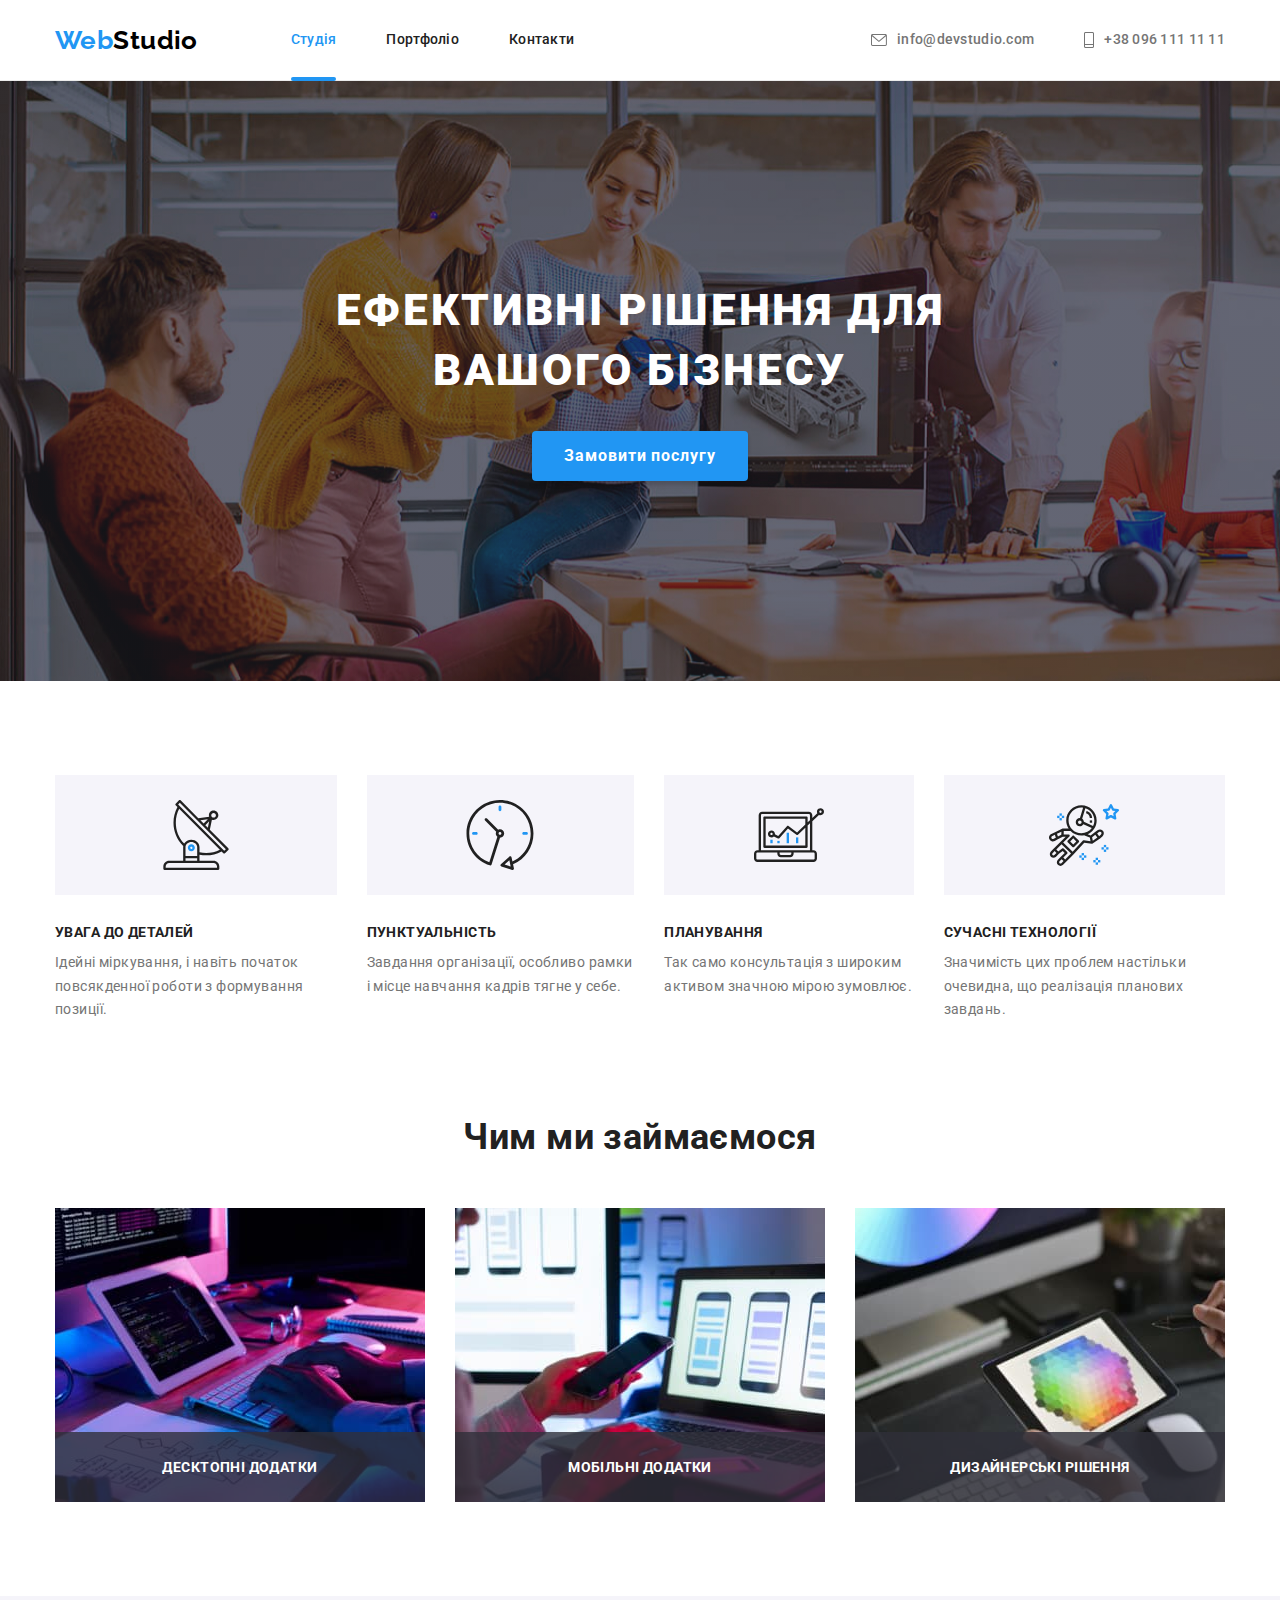
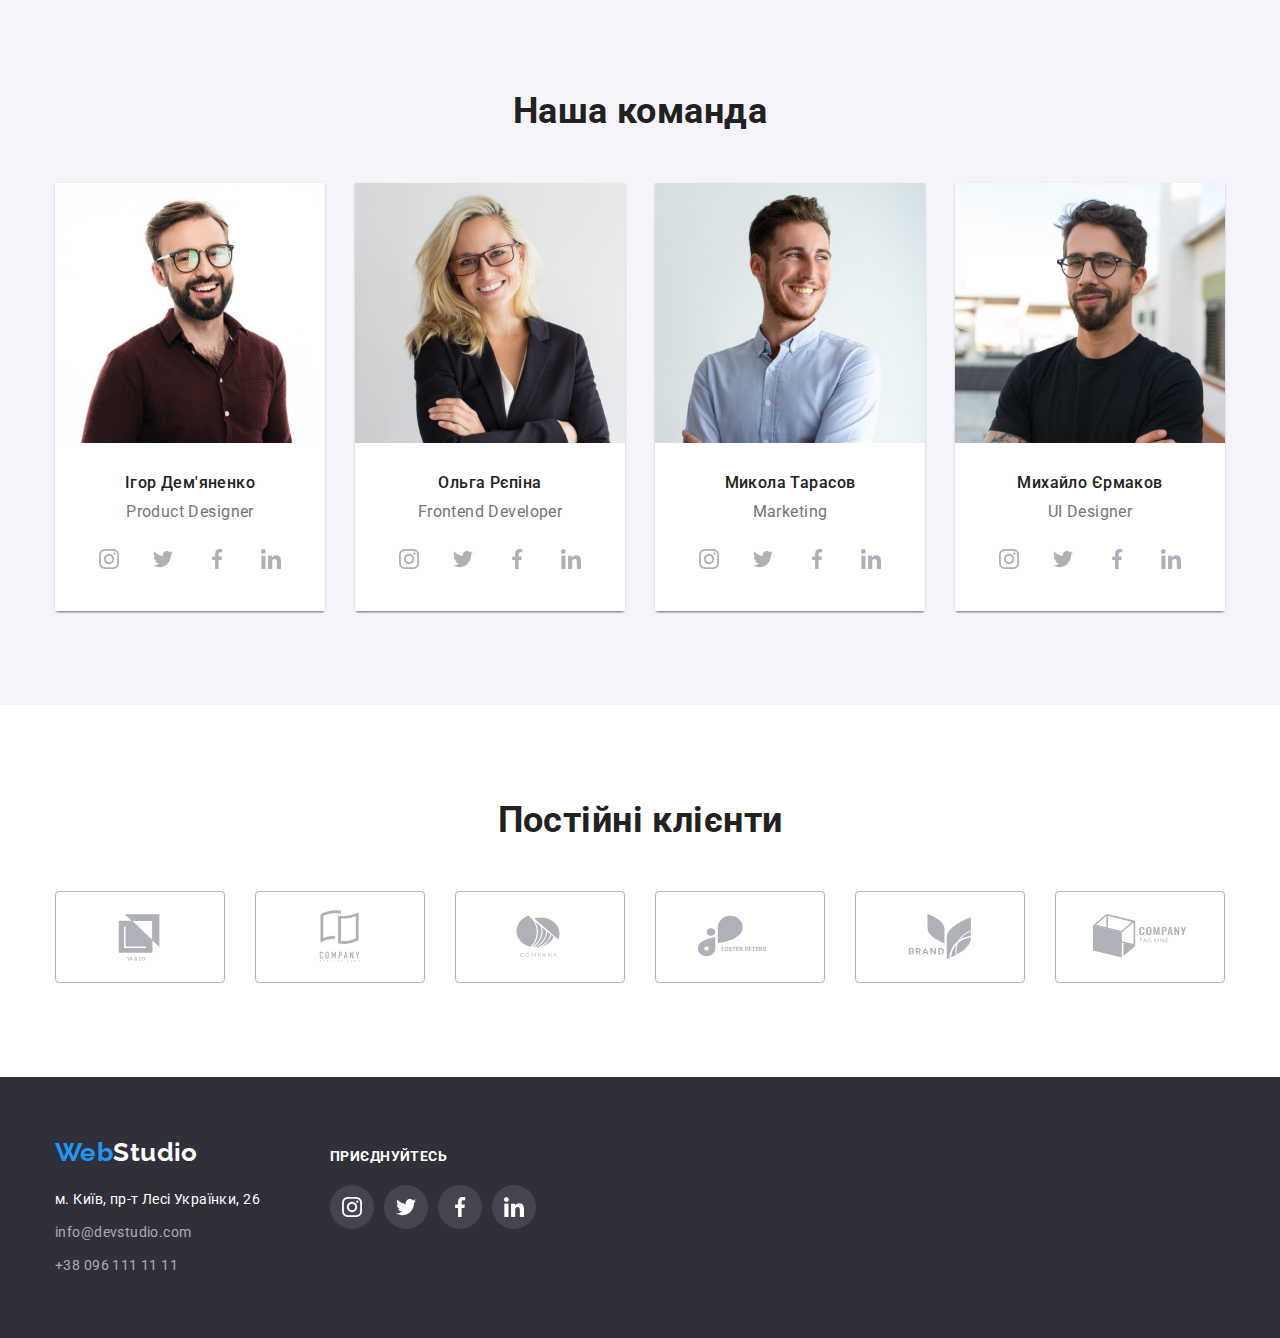
==== index.html @ 8747063b "Clone from hw05" ====
<!DOCTYPE html>
<html lang="en">
  <head>
    <meta charset="UTF-8" />
    <meta name="viewport" content="width=device-width, initial-scale=1.0" />
    <title>Студія</title>
    <link rel="preconnect" href="https://fonts.googleapis.com" />
    <link rel="preconnect" href="https://fonts.gstatic.com" crossorigin />
    <link
      href="https://fonts.googleapis.com/css2?family=Raleway:wght@700&family=Roboto:wght@400;500;700;900&display=swap"
      rel="stylesheet"
    />
    <link
      rel="stylesheet"
      href="https://cdn.jsdelivr.net/npm/modern-normalize@1.1.0/modern-normalize.min.css"
    />
    <link rel="stylesheet" href="./css/styles.css" />
  </head>
  <body>
    <header class="page-header">
      <div class="container page-header-container">
        <nav class="page-navigation">
          <a href="#webstudio" class="webstudio link"
            ><span class="weblogo">Web</span><span class="studiologoblack">Studio</span></a
          >
          <ul class="menu list">
            <li class="menu-item">
              <a href="./index.html" class="menu-link link current">Студія</a>
            </li>
            <li class="menu-item">
              <a href="./portfolio.html" class="menu-link link">Портфоліо</a>
            </li>
            <li class="menu-item">
              <a href="#contacts" class="menu-link link">Контакти</a>
            </li>
          </ul>
        </nav>
        <ul class="page-contacts list">
          <li class="page-contacts-item">
            <a href="mailto:info@devstudio.com" class="contacts-link link">
              <svg aria-label="Mail" class="contact-img" width="16" height="12">
                <use href="./images/icons.svg#icon-mail"></use>
              </svg>
              <span>info@devstudio.com</span></a
            >
          </li>
          <li class="page-contacts-item">
            <a href="tel:+380961111111" class="contacts-link link">
              <svg aria-label="Smartphone" class="contact-img" width="10" height="16">
                <use href="./images/icons.svg#icon-smartphone"></use>
              </svg>
              <span>+38 096 111 11 11</span>
            </a>
          </li>
        </ul>
      </div>
    </header>
    <main>
      <section class="feature">
        <div class="container">
          <h1 class="feature-header">Ефективні рішення для вашого бізнесу</h1>
          <button class="modal-open-btn buttoncursor" type="button" data-modal-open>
            Замовити послугу
          </button>
        </div>
      </section>
      <section class="section-characteristic">
        <div class="container">
          <h2 class="visually-hidden">Особливості</h2>
          <ul class="characteristic-list list">
            <li class="characteristic-item">
              <div class="characteristic-item-container">
                <svg aria-label="Antenna" class="characteristic-img" width="70" height="70">
                  <use href="./images/icons.svg#icon-antenna"></use>
                </svg>
              </div>
              <h3 class="characteristic-name">Увага до деталей</h3>
              <p class="characteristic-description">
                Ідейні міркування, і навіть початок повсякденної роботи з формування позиції.
              </p>
            </li>
            <li class="characteristic-item">
              <div class="characteristic-item-container">
                <svg aria-label="Clock" class="characteristic-img" width="70" height="70">
                  <use href="./images/icons.svg#icon-clock"></use>
                </svg>
              </div>
              <h3 class="characteristic-name">Пунктуальність</h3>
              <p class="characteristic-description">
                Завдання організації, особливо рамки і місце навчання кадрів тягне у себе.
              </p>
            </li>
            <li class="characteristic-item">
              <div class="characteristic-item-container">
                <svg aria-label="Diagram" class="characteristic-img" width="70" height="70">
                  <use href="./images/icons.svg#icon-diagram"></use>
                </svg>
              </div>
              <h3 class="characteristic-name">Планування</h3>
              <p class="characteristic-description">
                Так само консультація з широким активом значною мірою зумовлює.
              </p>
            </li>
            <li class="characteristic-item">
              <div class="characteristic-item-container">
                <svg aria-label="Astronaut" class="characteristic-img" width="70" height="70">
                  <use href="./images/icons.svg#icon-astronaut"></use>
                </svg>
              </div>
              <h3 class="characteristic-name">Сучасні технології</h3>
              <p class="characteristic-description">
                Значимість цих проблем настільки очевидна, що реалізація планових завдань.
              </p>
            </li>
          </ul>
        </div>
      </section>
      <section class="what-we-do section">
        <div class="container">
          <h2 class="name-header">Чим ми займаємося</h2>
          <ul class="work-photo-list list">
            <li class="work-photo-item">
              <div class="what-we-do-container">
                <img
                  src="./images/box-1.jpg"
                  alt="Work on PC"
                  width="370"
                  height="294"
                  class="work-photo"
                />
                <p class="what-we-do-overlay">Десктопні додатки</p>
              </div>
            </li>
            <li class="work-photo-item">
              <div class="what-we-do-container">
                <img
                  src="./images/box-2.jpg"
                  alt="Work on notebook"
                  width="370"
                  height="294"
                  class="work-photo"
                />
                <p class="what-we-do-overlay">Мобільні додатки</p>
              </div>
            </li>
            <li class="work-photo-item">
              <div class="what-we-do-container">
                <img
                  src="./images/box-3.jpg"
                  alt="Work on GP"
                  width="370"
                  height="294"
                  class="work-photo"
                />
                <p class="what-we-do-overlay">Дизайнерські рішення</p>
              </div>
            </li>
          </ul>
        </div>
      </section>
      <section class="our-team section">
        <div class="container">
          <h2 class="name-header">Наша команда</h2>
          <ul class="workers-list list">
            <li class="workers-list-item">
              <img
                src="./images/photo-1.jpg"
                alt="IgorPhoto"
                width="270"
                height="260"
                class="workers-photo"
              />
              <div class="workers-container">
                <h3 class="workers-name">Ігор Дем'яненко</h3>
                <p class="workers-job">Product Designer</p>
                <ul class="social-list list">
                  <li class="social-list-item">
                    <a href="" class="social-list-link">
                      <svg aria-label="Social" class="social-list-icon" width="20" height="20">
                        <use href="./images/icons.svg#icon-instagram"></use>
                      </svg>
                    </a>
                  </li>
                  <li class="social-list-item">
                    <a href="" class="social-list-link">
                      <svg aria-label="Social" class="social-list-icon" width="20" height="20">
                        <use href="./images/icons.svg#icon-twitter"></use>
                      </svg>
                    </a>
                  </li>
                  <li class="social-list-item">
                    <a href="" class="social-list-link">
                      <svg aria-label="Social" class="social-list-icon" width="20" height="20">
                        <use href="./images/icons.svg#icon-facebook"></use>
                      </svg>
                    </a>
                  </li>
                  <li class="social-list-item">
                    <a href="" class="social-list-link">
                      <svg aria-label="Social" class="social-list-icon" width="20" height="20">
                        <use href="./images/icons.svg#icon-linkedin"></use>
                      </svg>
                    </a>
                  </li>
                </ul>
              </div>
            </li>
            <li class="workers-list-item">
              <img
                src="./images/photo-2.jpg"
                alt="OlgaPhoto"
                width="270"
                height="260"
                class="workers-photo"
              />
              <div class="workers-container">
                <h3 class="workers-name">Ольга Рєпіна</h3>
                <p class="workers-job">Frontend Developer</p>
                <ul class="social-list list">
                  <li class="social-list-item">
                    <a href="#" class="social-list-link">
                      <svg aria-label="Social" class="social-list-icon" width="20" height="20">
                        <use href="./images/icons.svg#icon-instagram"></use>
                      </svg>
                    </a>
                  </li>
                  <li class="social-list-item">
                    <a href="#" class="social-list-link">
                      <svg aria-label="Social" class="social-list-icon" width="20" height="20">
                        <use href="./images/icons.svg#icon-twitter"></use>
                      </svg>
                    </a>
                  </li>
                  <li class="social-list-item">
                    <a href="#" class="social-list-link">
                      <svg aria-label="Social" class="social-list-icon" width="20" height="20">
                        <use href="./images/icons.svg#icon-facebook"></use>
                      </svg>
                    </a>
                  </li>
                  <li class="social-list-item">
                    <a href="#" class="social-list-link">
                      <svg aria-label="Social" class="social-list-icon" width="20" height="20">
                        <use href="./images/icons.svg#icon-linkedin"></use>
                      </svg>
                    </a>
                  </li>
                </ul>
              </div>
            </li>
            <li class="workers-list-item">
              <img
                src="./images/photo-3.jpg"
                alt="MykolaPhoto"
                width="270"
                height="260"
                class="workers-photo"
              />
              <div class="workers-container">
                <h3 class="workers-name">Микола Тарасов</h3>
                <p class="workers-job">Marketing</p>
                <ul class="social-list list">
                  <li class="social-list-item">
                    <a href="#" class="social-list-link">
                      <svg aria-label="Social" class="social-list-icon" width="20" height="20">
                        <use href="./images/icons.svg#icon-instagram"></use>
                      </svg>
                    </a>
                  </li>
                  <li class="social-list-item">
                    <a href="#" class="social-list-link">
                      <svg aria-label="Social" class="social-list-icon" width="20" height="20">
                        <use href="./images/icons.svg#icon-twitter"></use>
                      </svg>
                    </a>
                  </li>
                  <li class="social-list-item">
                    <a href="#" class="social-list-link">
                      <svg aria-label="Social" class="social-list-icon" width="20" height="20">
                        <use href="./images/icons.svg#icon-facebook"></use>
                      </svg>
                    </a>
                  </li>
                  <li class="social-list-item">
                    <a href="#" class="social-list-link">
                      <svg aria-label="Social" class="social-list-icon" width="20" height="20">
                        <use href="./images/icons.svg#icon-linkedin"></use>
                      </svg>
                    </a>
                  </li>
                </ul>
              </div>
            </li>
            <li class="workers-list-item">
              <img
                src="./images/photo-4.jpg"
                alt="Mykhaylo"
                width="270"
                height="260"
                class="workers-photo"
              />
              <div class="workers-container">
                <h3 class="workers-name">Михайло Єрмаков</h3>
                <p class="workers-job">UI Designer</p>
                <ul class="social-list list">
                  <li class="social-list-item">
                    <a href="#" class="social-list-link">
                      <svg aria-label="Social" class="social-list-icon" width="20" height="20">
                        <use href="./images/icons.svg#icon-instagram"></use>
                      </svg>
                    </a>
                  </li>
                  <li class="social-list-item">
                    <a href="#" class="social-list-link">
                      <svg aria-label="Social" class="social-list-icon" width="20" height="20">
                        <use href="./images/icons.svg#icon-twitter"></use>
                      </svg>
                    </a>
                  </li>
                  <li class="social-list-item">
                    <a href="#" class="social-list-link">
                      <svg aria-label="Social" class="social-list-icon" width="20" height="20">
                        <use href="./images/icons.svg#icon-facebook"></use>
                      </svg>
                    </a>
                  </li>
                  <li class="social-list-item">
                    <a href="#" class="social-list-link">
                      <svg aria-label="Social" class="social-list-icon" width="20" height="20">
                        <use href="./images/icons.svg#icon-linkedin"></use>
                      </svg>
                    </a>
                  </li>
                </ul>
              </div>
            </li>
          </ul>
        </div>
      </section>
      <section class="clients-section section">
        <div class="container">
          <h2 class="name-header">Постійні клієнти</h2>
          <ul class="clients-list list">
            <li class="clients-list-item">
              <a href="#" class="clients-link">
                <svg aria-label="Client icon" class="clients-icon" width="106" height="60">
                  <use href="./images/icons.svg#icon-logo1"></use>
                </svg>
              </a>
            </li>
            <li class="clients-list-item">
              <a href="#" class="clients-link">
                <svg aria-label="Client icon" class="clients-icon" width="106" height="60">
                  <use href="./images/icons.svg#icon-logo2"></use>
                </svg>
              </a>
            </li>
            <li class="clients-list-item">
              <a href="#" class="clients-link">
                <svg aria-label="Client icon" class="clients-icon" width="106" height="60">
                  <use href="./images/icons.svg#icon-logo3"></use>
                </svg>
              </a>
            </li>
            <li class="clients-list-item">
              <a href="#" class="clients-link">
                <svg aria-label="Client icon" class="clients-icon" width="106" height="60">
                  <use href="./images/icons.svg#icon-logo4"></use>
                </svg>
              </a>
            </li>
            <li class="clients-list-item">
              <a href="#" class="clients-link">
                <svg aria-label="Client icon" class="clients-icon" width="106" height="60">
                  <use href="./images/icons.svg#icon-logo5"></use>
                </svg>
              </a>
            </li>
            <li class="clients-list-item">
              <a href="#" class="clients-link">
                <svg aria-label="Client icon" class="clients-icon" width="106" height="60">
                  <use href="./images/icons.svg#icon-logo6"></use>
                </svg>
              </a>
            </li>
          </ul>
        </div>
      </section>
    </main>
    <footer class="page-footer">
      <div class="footer-container container">
        <div class="footer-first-column">
          <a href="#webstudio" class="webstudio-footer link"
            ><span class="weblogo">Web</span><span class="studiologowhite">Studio</span></a
          >
          <address class="address-footer">
            <ul class="address-list list">
              <li class="address-list-item">
                <a
                  href="https://goo.gl/maps/CPtrU1FHBa2aNyZL9"
                  target="_blank"
                  rel="noopener noreferrer nofollow"
                  class="address link"
                  >м. Київ, пр-т Лесі Українки, 26
                </a>
              </li>
              <li class="address-list-item">
                <a href="mailto:info@devstudio.com" class="footer-contacts link"
                  >info@devstudio.com</a
                >
              </li>
              <li class="address-list-item">
                <a href="tel:+380961111111" class="footer-contacts link">+38 096 111 11 11</a>
              </li>
            </ul>
          </address>
        </div>
        <div class="footer-second-column">
          <p class="header-join">Приєднуйтесь</p>
          <ul class="social-list list">
            <li class="social-list-item">
              <a href="#" class="social-footer-link">
                <svg aria-label="Social" class="social-footer-icon" width="20" height="20">
                  <use href="./images/icons.svg#icon-instagram"></use>
                </svg>
              </a>
            </li>
            <li class="social-list-item">
              <a href="#" class="social-footer-link">
                <svg aria-label="Social" class="social-footer-icon" width="20" height="20">
                  <use href="./images/icons.svg#icon-twitter"></use>
                </svg>
              </a>
            </li>
            <li class="social-list-item">
              <a href="#" class="social-footer-link">
                <svg aria-label="Social" class="social-footer-icon" width="20" height="20">
                  <use href="./images/icons.svg#icon-facebook"></use>
                </svg>
              </a>
            </li>
            <li class="social-list-item">
              <a href="#" class="social-footer-link">
                <svg aria-label="Social" class="social-footer-icon" width="20" height="20">
                  <use href="./images/icons.svg#icon-linkedin"></use>
                </svg>
              </a>
            </li>
          </ul>
        </div>
      </div>
    </footer>
    <div class="backdrop is-hidden" data-modal>
      <div class="modal">
        <button type="button" class="modal-close-btn" data-modal-close>
          <svg class="modal-close-icon" width="18" height="18">
            <use href="./images/icons.svg#icon-close"></use>
          </svg>
        </button>
      </div>
    </div>
    <script src="./js/modal.js"></script>
  </body>
</html>
---- css/styles.css ----
:root {
    --primary-font: 'Roboto', sans-serif;
    --logo-font: 'Raleway', sans-serif;
    --primary-bg-color: #FFFFFF;
    --secondary-bg-color: #F5F4FA;
    --dark-bg-color: #2F303A;
    --primary-text-color: #212121;
    --primary-contact-color: #757575;
    --primary-accent-color: #2196F3;
    --secondary-accent-color: #188CE8;
    --primary-black: #000000;
    --transition-dur-and-func: 250ms cubic-bezier(0.4, 0, 0.2, 1);
}

h1, h2, h3, h4, h5, h6, p {
    margin-top: 0;
    margin-bottom: 0;
}

ol, ul {
    margin-top: 0;
    margin-bottom: 0;
    padding-left: 0;
}

img {
    display: block;
    max-width: 100%;
    height: auto;
}

.link {
    color: var(--primary-text-color);
    text-decoration: none;
    cursor: pointer;
    transition: color var(--transition-dur-and-func);
}

.list{
    list-style: none;
}

.buttoncursor {
    cursor: pointer;
}

.visually-hidden {
    position: absolute;
    white-space: nowrap;
    width: 1px;
    height: 1px;
    overflow: hidden;
    border: 0;
    padding: 0;
    clip: rect(0 0 0 0);
    clip-path: inset(50%);
    margin: -1px;
}

body {
    font-family: var(--primary-font);
    background: var(--primary-bg-color);
    color: var(--primary-text-color);
    font-size: 14px;
    letter-spacing: 0.03em;
}

.container {
    width: 1200px;
    margin-left: auto;
    margin-right: auto;
    padding-left: 15px;
    padding-right: 15px;
}

.section {
    padding-top: 94px;
    padding-bottom: 94px;
}

/*-------------- HEADER --------------*/
.page-header {
    border-bottom: 1px solid #ECECEC;
}

.page-header-container {
    display: flex;
    align-items: center;
}

.page-navigation {
    display: flex;
    align-items: center;
}

.webstudio {
    margin-right: 93px;
}

.menu {
    display: flex;
    column-gap: 50px;
}

.page-contacts {
    display: flex;
    column-gap: 50px;
    margin-left: auto;
}

.weblogo {
    font-family: 'Raleway';
    font-weight: 700;
    font-size: 26px;
    line-height: 1.19;  
    color: var(--primary-accent-color);
}

.studiologoblack {
    font-family: 'Raleway';
    font-weight: 700;
    font-size: 26px;
    line-height: 1.19;
    color: var(--primary-black);
}

.menu-link {
    position: relative;

    display: block;
    padding-top: 32px;
    padding-bottom: 32px;

    font-weight: 500;
    line-height: 1.14;
    letter-spacing: 0.02em;
    color: var(--primary-text-color);
}

.contacts-link {
    display: flex;
    align-items: center;
    font-weight: 500;
    line-height: 1.14;
    letter-spacing: 0.02em;
    color: var(--primary-contact-color);
}

.contact-img {
    margin-right: 10px;
    fill: var(--primary-contact-color);
}

.link.current::after {
    content: "";
    display: block;
    position: absolute;
    left: 0;
    bottom: -1px;
    width: 100%;
    height: 4px;
    border-radius: 2px;
    background-color: var(--primary-accent-color);
}

.menu-link:hover,
.menu-link:focus,
.contacts-link:hover,
.contacts-link:focus {
    color: var(--primary-accent-color);
}

.contacts-link:hover .contact-img,
.contacts-link:focus .contact-img{
    fill: var(--primary-accent-color);
    transition: fill var(--transition-dur-and-func);
}

.current {
    color: var(--primary-accent-color);
}

/*-------------- /HEADER --------------*/

/*-------------- FOOTER --------------*/

.footer-container {
    display: flex;
    align-items: baseline;
}

.footer-second-column {
    margin-left: 70px;
}

.page-footer {
    background-color: var(--dark-bg-color);
    padding-top: 60px;
    padding-bottom: 60px;
}

.webstudio-footer {
    display: block;
    margin-right: auto;
    margin-bottom: 20px;
}

.studiologowhite {
    font-family: 'Raleway';
    font-weight: 700;
    font-size: 26px;
    line-height: 1.19;
    color: var(--primary-bg-color);
}

.address-footer {
    font-style: normal;
    line-height: 1.71;
    margin-right: auto;
}

.address-list-item:not(:last-child) {
    margin-bottom: 9px;
}

.address {
    color: var(--primary-bg-color);
}

.footer-contacts {
    color: rgba(255, 255, 255, 0.6);
}

.address:hover,
.address:focus,
.footer-contacts:hover,
.footer-contacts:focus {
    color: var(--primary-accent-color);
}

.header-join {
    font-size: 14px;
    font-weight: 700;
    line-height: 1.14;
    text-transform: uppercase;
    color: var(--primary-bg-color);
    margin-bottom: 20px;
}

.social-footer-link {
    background-color: rgba(255, 255, 255, 0.1);
    display: flex;
    justify-content: center;
    align-items: center;
    width: 44px;
    height: 44px;
    border-radius: 50%;
    transition: color var(--transition-dur-and-func);
}

.social-footer-link:hover,
.social-footer-link:focus{
    background-color: var(--primary-accent-color);
    transition: background-color var(--transition-dur-and-func);
}

.social-footer-icon {
    fill: var(--primary-bg-color);
}

/*-------------- /FOOTER --------------*/

/*-------------- FEATURE --------------*/

.feature {
    max-width: 1600px;
    margin: 0 auto;
    background-color: var(--dark-bg-color);
    text-align: center;
    background-image: linear-gradient(rgba(47, 48, 58, 0.4), rgba(47, 48, 58, 0.4)), url('../images/feature.jpg');
    padding: 200px 0;
}

.feature-header {
    font-weight: 900;
    font-size: 44px;
    line-height: 1.36;
    text-align: center;
    letter-spacing: 0.06em;
    text-transform: uppercase;
    color: var(--primary-bg-color);
    width: 696px;
    margin-bottom: 30px;
    margin-left: auto;
    margin-right: auto;
}

.modal-open-btn {
    background: var(--primary-accent-color);
    box-shadow: 0px 4px 4px rgba(0, 0, 0, 0.15);
    border-radius: 4px;
    border: 0;
    font-weight: 700;
    font-size: 16px;
    line-height: 1.88;
    display: inline-block;
    letter-spacing: 0.06em;
    color: var(--primary-bg-color);
    width: 216px;
    height: 50px;
    transition: background-color var(--transition-dur-and-func),
        box-shadow var(--transition-dur-and-func);
}

.modal-open-btn:hover,
.modal-open-btn:focus {
    background: var(--secondary-accent-color);
}

/*-------------- /FEATURE --------------*/

/*-------------- CHARACTERISTIC --------------*/

.section-characteristic {
    padding-top: 94px;
}

.characteristic-list {
    display: flex;
    column-gap: 30px;
}

.characteristic-item {
    flex-basis: calc((100%-90px)/4)
}

.characteristic-item-container {
    display: flex;
    justify-content: center;
    align-items: center;
    margin-bottom: 30px;
    height: 120px;
    background-color: #F5F4FA;
}

.characteristic-name {
    font-size: 14px;
    font-weight: 700;
    line-height: 1.14;
    text-transform: uppercase;
    margin-bottom: 10px;
}

.characteristic-description {
    line-height: 1.71;
    color: var(--primary-contact-color);
}

/*-------------- /CHARACTERISTIC --------------*/

/*-------------- WHAT WE DO --------------*/

.work-photo-list {
    display: flex;
    column-gap: 30px;
}

.what-we-do-container {
    position: relative;
}

.what-we-do-overlay {
    position: absolute;
    display: flex;
    left: 0;
    bottom: 0;
    width: 100%;
    height: 70px;
    align-items: center;
    justify-content: center;

    font-family: var(--primary-font);
    font-weight: 700;
    font-size: 14px;
    line-height: 1.14;
    letter-spacing: 0.03em;
    text-transform: uppercase;
    color: var(--primary-bg-color);
    background-color: rgba(47, 48, 58, 0.8);
}

.work-photo-item {
    flex-basis: calc((100%-60px)/3)
}

.name-header {
    font-weight: 700;
    font-size: 36px;
    line-height: 1.17;
    text-align: center;
    margin-bottom: 50px;
}

/*-------------- /WHAT WE DO --------------*/

/*-------------- OUR TEAM --------------*/

.our-team {
    background: var(--secondary-bg-color);
}

.workers-list {
    display: flex;
    column-gap: 30px;
}

.workers-list-item {
    box-shadow: 0px 1px 3px rgba(0, 0, 0, 0.12), 0px 1px 1px rgba(0, 0, 0, 0.14), 0px 2px 1px rgba(0, 0, 0, 0.2);
    border-radius: 0px 0px 4px 4px;
    flex-basis: calc((100% - 90px)/ 4)
}

.workers-container {
    padding-top: 30px;
    padding-bottom: 30px;
    background: var(--primary-bg-color);
}

.workers-name {
    font-weight: 500;
    font-size: 16px;
    line-height: 1.19;
    text-align: center;
    margin-bottom: 10px;
}

.workers-job {
    font-size: 16px;
    line-height: 1.19;
    text-align: center;
    color: var(--primary-contact-color);
    margin-bottom: 16px;
}

.social-list {
    display: flex;
    justify-content: center;
    column-gap: 10px;
}

.social-list-link {
    display: flex;
    justify-content: center;
    align-items: center;
    width: 44px;
    height: 44px;
    border-radius: 50%;
    color: #AFB1B8;
    background-color: var(--primary-bg-color);
    transition: background-color var(--transition-dur-and-func);
}

.social-list-icon {
    fill: currentColor;
    transition: fill var(--transition-dur-and-func);
}

.social-list-link:hover,
.social-list-link:focus {
    background-color: var(--primary-accent-color);
}

.social-list-link:hover .social-list-icon,
.social-list-link:focus .social-list-icon{
    fill: var(--primary-bg-color);
}

.social-list-icon {
    fill: #AFB1B8;
}

/*-------------- /OUR TEAM --------------*/

/*-------------- CLIENTS --------------*/

.clients-list {
    display: flex;
    column-gap: 30px;
    justify-content: center;
    align-items: center;
}

.clients-list-item {
    display: flex;
    justify-content: center;
    align-items: center;
    width: 170px;
    height: 92px;
    border: 1px solid #AFB1B8 ;
    border-radius: 4px;
    transition: border-color var(--transition-dur-and-func);
}

.clients-link {
    display: flex;
    justify-content: center;
    align-items: center;
    width: 100%;
    height: 100%;
    color: #AFB1B8;
    fill: currentColor;
    transition: fill var(--transition-dur-and-func);
}

.clients-link:hover,
.clients-link:focus{
    fill: var(--primary-accent-color);
}

.clients-list-item:hover,
.clients-list-item:focus {
    border-color: var(--primary-accent-color);
}

/*-------------- /CLIENTS --------------*/

/*-------------- PORTFOLIO PROJECTS --------------*/

.buttons-list {
    display: flex;
    column-gap: 8px;
    justify-content: center;
    margin-bottom: 50px;
}

.portfolio-buttons {
    background: var(--secondary-bg-color);
    border-radius: 4px;
    border: 0;
    font-weight: 500;
    font-size: 16px;
    line-height: 1.63;
    text-align: center;
    padding: 6px 22px;

    transition: color var(--transition-dur-and-func),
    background-color var(--transition-dur-and-func),
    box-shadow var(--transition-dur-and-func);
}

.portfolio-buttons-all {
    padding: 6px 25px;
}

.portfolio-buttons:hover,
.portfolio-buttons:focus {
    background: var(--primary-accent-color);
    color: var(--primary-bg-color);
    box-shadow: 0px 3px 1px rgba(0, 0, 0, 0.1), 0px 1px 2px rgba(0, 0, 0, 0.08), 0px 2px 2px rgba(0, 0, 0, 0.12);
}

.portfolio-projects-link {
    display: block;
    width: 370px;
    transition: box-shadow var(--transition-dur-and-func);
}

.page-portfolio-projects {
    padding-top: 94px;
    padding-bottom: 94px;
}

.portfolio-projects {
    display: flex;
    flex-wrap: wrap;
    gap: 30px;
}

.portfolio-projects-item {
    flex-basis: calc((1110px)/3);
}

.portfolio-projects-link:hover {
    box-shadow: 0px 1px 1px rgba(0, 0, 0, 0.12), 0px 4px 4px rgba(0, 0, 0, 0.06), 1px 4px 6px rgba(0, 0, 0, 0.16);
}

.portfolio-projects-container{
    padding: 20px 24px;
    border: 1px solid #EEEEEE;
    border-top: 0;
}

.portfolio-projects-name {
    font-weight: 700;
    font-size: 18px;
    line-height: 2;
    letter-spacing: 0.06em;
    margin-bottom: 4px;
}

.portfolio-projects-description {
    font-size: 16px;
    line-height: 1.88;
    color: var(--primary-contact-color);
}

.portfolio-image-wrapper {
    position: relative;
    overflow: hidden;
}

.overlay {
    position: absolute;
    top: 0;
    left: 0;
    width: 100%;
    height: 100%;
    padding: 63px 24px;
    overflow: auto;

    font-family: var(--primary-font);
    font-weight: 400;
    font-size: 18px;
    line-height: 1.55;
    letter-spacing: 0.03em;
    color: var(--primary-bg-color);
    background-color: rgba(33, 150, 243, 0.9);

    transform: translateY(101%);
    transition: transform var(--transition-dur-and-func);
}

.portfolio-projects-link:hover .overlay,
.portfolio-projects-link:focus .overlay {
    transform: translateY(0%);
}

/*-------------- /PORTFOLIO PROJECTS --------------*/

/*-------------- MODAL --------------*/

.backdrop {
    position: fixed;
    top: 0;
    left: 0;
    z-index: 100%;
    width: 100%;
    height: 100%;
    background-color: rgba(0, 0, 0, 0.2);

    transition: opacity var(--transition-dur-and-func), visibility var(--transition-dur-and-func);
}

.backdrop.is-hidden {
    visibility: hidden;
    opacity: 0;
    pointer-events: none;
}

.modal {
    position: absolute;
    top: 50%;
    left: 50%;
    transform: translate(-50%, -50%);
    width: 528px;
    height: 581px;
    background-color: var(--primary-bg-color);
}

.modal-close-btn {
    position: absolute;
    top: 8px;
    right: 8px;
    display: flex;
    align-items: center;
    justify-content: center;
    width: 30px;
    height: 30px;
    border: 1px solid rgba(0, 0, 0, 0.1);
    background-color: var(--primary-bg-color);
    border-radius: 50%;
    padding: 0;
    cursor: pointer;
}

/*-------------- /MODAL --------------*/
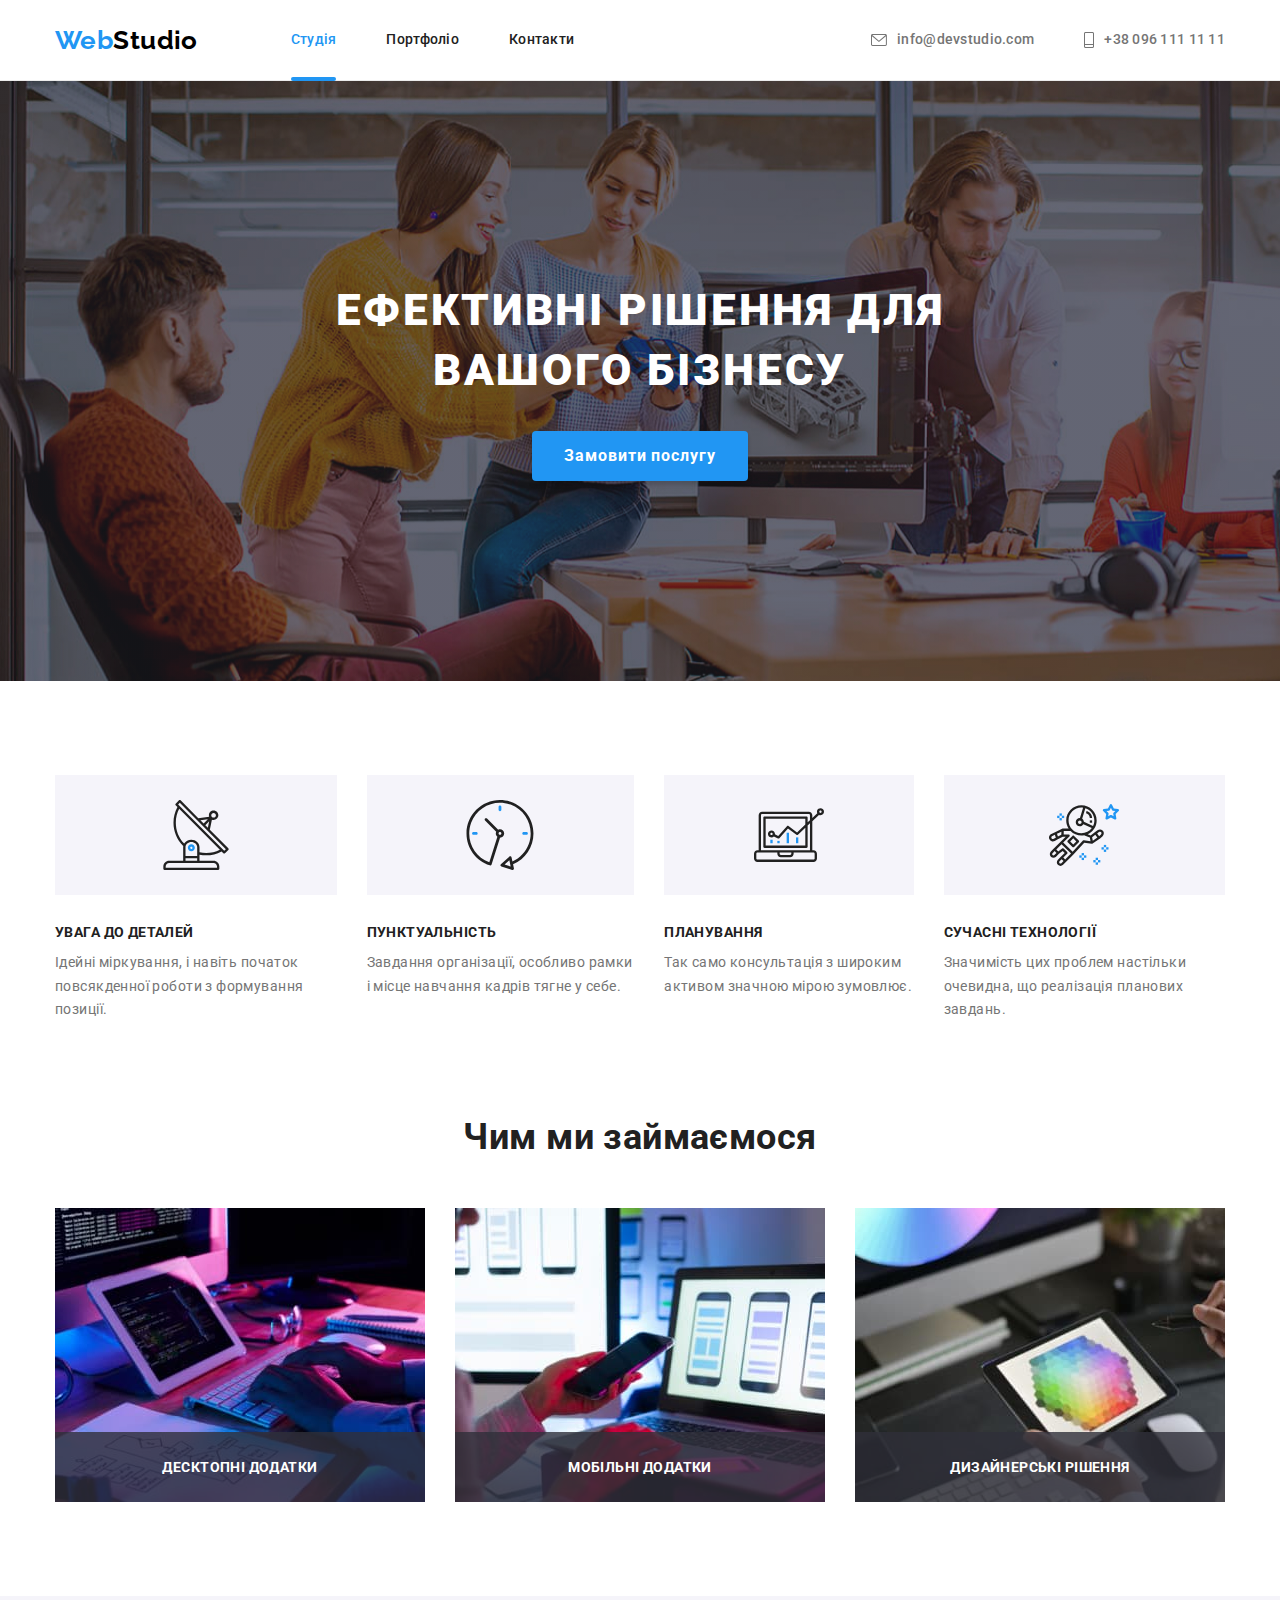
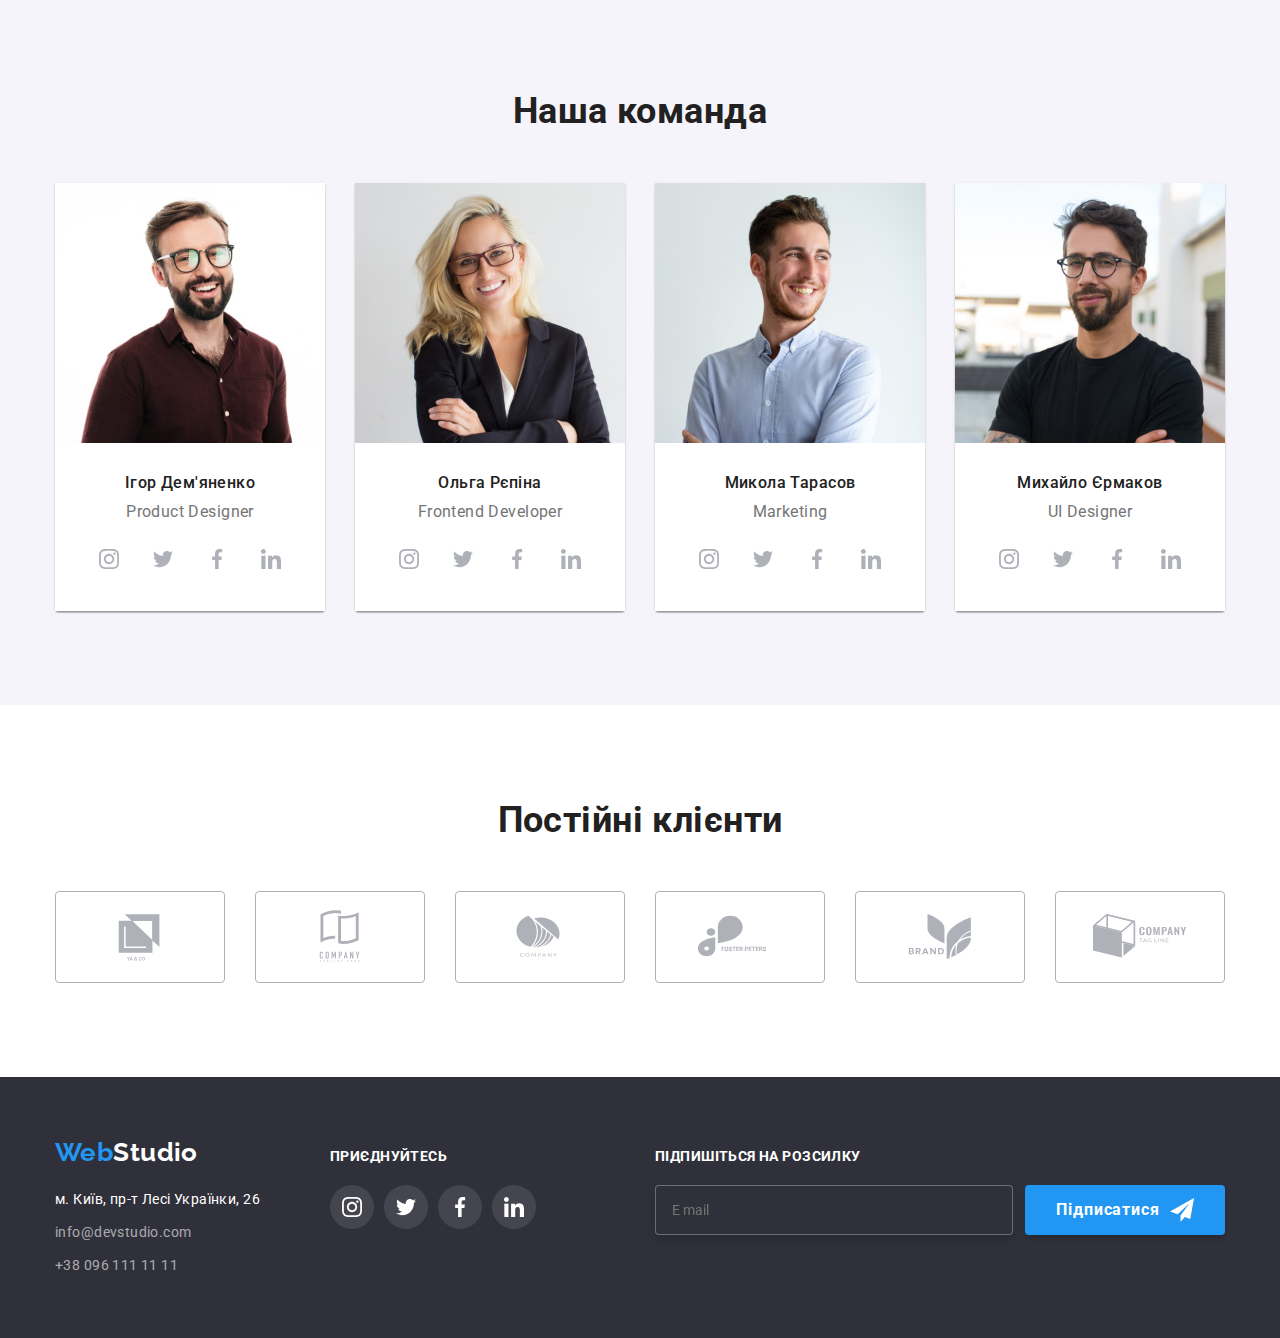
==== commit 57e593da: "Update footer" ====
--- a/index.html
+++ b/index.html
@@ -448,6 +448,26 @@
             </li>
           </ul>
         </div>
+        <form class="footer-form">
+          <p class="footer-form-text">Підпишіться на розсилку</p>
+          <div class="footer-form-container">
+            <label class="footer-form-field">
+              <input
+                name="email"
+                type="email"
+                placeholder="E mail"
+                required
+                class="footer-form-input"
+              />
+            </label>
+            <button type="submit" class="footer-form-button">
+              Підписатися
+              <svg class="footer-form-icon" width="24" height="24">
+                <use href="./images/icons.svg#icon-send"></use>
+              </svg>
+            </button>
+          </div>
+        </form>
       </div>
     </footer>
     <div class="backdrop is-hidden" data-modal>
@@ -457,6 +477,64 @@
             <use href="./images/icons.svg#icon-close"></use>
           </svg>
         </button>
+        <form class="modal-form">
+          <p class="modal-form-title">Залиште свої дані, ми вам передзвонимо</p>
+          <label class="modal-form-field">
+            Ім'я
+            <span class="form-field-wrapper">
+              <input
+                type="text"
+                name="user_name"
+                pattern="[a-zA-Zа-яА-яІіЇї]+"
+                minlenght="3"
+                required
+                class="modal-form-input"
+              />
+              <svg class="modal-form-icon" width="18" height="18">
+                <use href="./images/icons.svg#icon-modal-person"></use>
+              </svg>
+            </span>
+          </label>
+          <label class="modal-form-field">
+            Телефон
+            <span class="form-field-wrapper">
+              <input type="tel" name="user_phone" required class="modal-form-input" />
+              <svg class="modal-form-icon" width="18" height="18">
+                <use href="./images/icons.svg#icon-modal-phone"></use>
+              </svg>
+            </span>
+          </label>
+          <label class="modal-form-field">
+            Пошта
+            <span class="form-field-wrapper">
+              <input type="email" name="user_email" required class="modal-form-input" />
+              <svg class="modal-form-icon" width="18" height="18">
+                <use href="./images/icons.svg#icon-modal-mail"></use>
+              </svg>
+            </span>
+          </label>
+          <label class="modal-form-field">
+            Коментар
+            <textarea
+              name="user_comment"
+              placeholder="Введіть текст"
+              class="modal-form-textarea"
+            ></textarea>
+          </label>
+          <label class="modal-form-check-field">
+            <input type="checkbox" name="user_policy" class="modal-form-check visually-hidden" />
+            <svg class="modal-form-check-own">
+              <use
+                href="./images/icons.svg#icon-modal-checkbox"
+                class="modal-form-check-icon"
+              ></use>
+            </svg>
+            Погоджуюся з розсилкою та приймаю &nbsp;<a class="form-policy-link" href="#"
+              >Умови договору</a
+            >
+          </label>
+          <button type="submit" class="modal-form-submit">Відправити</button>
+        </form>
       </div>
     </div>
     <script src="./js/modal.js"></script>
--- a/css/styles.css
+++ b/css/styles.css
@@ -268,6 +268,75 @@
     fill: var(--primary-bg-color);
 }
 
+.footer-form {
+    margin-left: auto;
+}
+
+.footer-form-text {
+    margin-bottom: 20px;
+    font-weight: 700;
+    font-size: 14px;
+    line-height: 1.14;
+    letter-spacing: 0.03em;
+    text-transform: uppercase;
+    color: var(--primary-bg-color);
+}
+
+.footer-form-container {
+    display: flex;
+    align-items: center;
+    justify-content: center;
+}
+
+.footer-form-field {
+    margin-right: 12px;
+}
+
+.footer-form-input {
+    height: 50px;
+    width: 358px;
+    padding-top: 15px;
+    padding-bottom: 15px;
+    padding-left: 16px;
+    background-color: var(--dark-bg-color);
+    border: 1px solid rgba(255,255,255,0.3);
+    filter: drop-shadow(0px 4px 4px rgba(0,0,0,0.15));
+    border-radius: 4px;
+    color: var(--primary-bg-color);
+}
+
+.footer-form-button {
+    display: inline-flex;
+    align-items: center;
+    justify-content: center;
+    min-width: 200px;
+    height: 50px;
+    padding: 10px 28px;
+    color: var(--primary-bg-color);
+    fill: currentColor;
+    background: var(--primary-accent-color);
+    box-shadow: 0px 4px 4px rgba(0,0,0, 0.15);
+    border-radius: 4px;
+    border: 0px solid transparent;
+
+    font-weight: 700;
+    font-size: 16px;
+    line-height: 1.88;
+    text-align: center;
+    letter-spacing: 0.06em;
+    transition: background-color var(--transition-dur-and-func);
+    cursor: pointer;
+}
+
+.footer-form-button:hover,
+.footer-form-button:focus {
+    background-color: #188CE8;
+}
+
+.footer-form-icon {
+    margin-left: 10px;
+}
+
 /*-------------- /FOOTER --------------*/
 
 /*-------------- FEATURE --------------*/
@@ -665,6 +734,10 @@
     width: 528px;
     height: 581px;
     background-color: var(--primary-bg-color);
+    box-shadow: 0px 1px 3px rgb(0 0 0 / 12%), 
+                0px 1px 1px rgb(0 0 0 / 14%), 
+                0px 2px 1px rgb(0 0 0 / 20%);
+    border-radius: 4px;
 }
 
 .modal-close-btn {
@@ -683,4 +756,166 @@
     cursor: pointer;
 }
 
+.modal-close-btn:hover {
+    fill: var(--primary-accent-color);
+}
+
+.modal-form {
+    display: flex;
+    flex-direction: column;
+    padding: 40px;
+}
+
+.modal-form-title {
+    margin-bottom: 12px;
+    font-weight: 700;
+    font-size: 20px;
+    line-height: 1.15;
+    text-align: center;
+    letter-spacing: 0.03em;
+
+    color: var(--primary-text-color);
+}
+
+.modal-form-field {
+    margin-bottom: 20px;
+    font-weight: 400;
+    font-size: 12px;
+    line-height: 1.17;
+    letter-spacing: 0.01em;
+    color: var(--primary-contact-color);
+}
+
+.form-field-wrapper {
+    position: relative;
+    display: block;
+    margin-top: 4px;
+}
+
+.modal-form-input {
+    width: 100%;
+    height: 40px;
+    padding-left: 42px;
+    font: inherit;
+    border: 1px solid rgba(33, 33, 33, 0.2);
+    border-radius: 4px;
+    transition: border-color var(--transition-dur-and-func);
+}
+
+.modal-form-icon {
+    position: absolute;
+    top: 50%;
+    left: 0;
+    transform: translateY(-50%);
+    margin-left: 12px;
+    transition: fill var(--transition-dur-and-func);
+}
+
+.modal-form-textarea {
+    display: block;
+    width: 100%;
+    height: 120px;
+    margin-top: 4px;
+    padding: 12px 16px;
+    resize: none;
+    border: 1px solid rgba(33, 33, 33, 0.2);
+    border-radius: 4px;
+    transition: border-color var(--transition-dur-and-func);
+}
+
+.modal-form-textarea::placeholder {
+    font-weight: 400;
+    font-size: 12px;
+    line-height: 1.17;
+    letter-spacing: 0.01em;
+    color: rgba(117, 117, 117, 0.5);
+}
+
+.modal-form-textarea:focus {
+    border-color: var(--primary-accent-color);
+    outline: none;
+}
+
+.modal-form-input:focus {
+    border-color: var(--primary-accent-color);
+    outline: none;
+}
+
+.modal-form-input:focus + .modal-form-icon {
+    fill: var(--primary-accent-color);
+}
+
+.modal-form-check-own {
+    width: 16px;
+    height: 15px;
+    margin-right: 8px;
+    border: 2px solid var(--primary-text-color);
+    fill: var(--primary-bg-color);
+    border-radius: 2px;
+    transition: fill var(--transition-dur-and-func);
+}
+
+.modal-form-check:checked + .modal-form-check-own {
+    background-color: var(--primary-accent-color);
+    border-color: var(--primary-accent-color);
+}
+
+.modal-form-check:checked + .modal-form-check-own .modal-form-check-icon {
+    display: block;
+}
+
+.modal-form-check-icon {
+    display: none;
+}
+
+.modal-form-check:focus +.modal-form-check-own {
+    box-shadow: 0 0 0 2px rgba(0,0,255,0.7);
+}
+
+.modal-form-check-field {
+    display: flex;
+    align-items: center;
+    margin-left: auto;
+    margin-right: auto;
+    margin-bottom: 30px;
+    font-weight: 400;
+    font-size: 14px;
+    line-height: 1.71;
+    letter-spacing: 0.03em;
+    cursor: pointer;
+    color: var(--primary-contact-color);
+}
+
+.form-policy-link {
+    font-weight: 400;
+    font-size: 14px;
+    line-height: 1.71;
+    letter-spacing: 0.03em;
+    color: var(--primary-accent-color);
+}
+
+.modal-form-submit {
+    width: 200px;
+    height: 50px;
+    margin-right: auto;
+    margin-left: auto;
+    font-weight: 700;
+    font-size: 16px;
+    line-height: 1.87;
+    text-align: center;
+    letter-spacing: 0.06em;
+    color: var(--primary-bg-color);
+    background-color: var(--primary-accent-color);
+    border: 1px solid transparent;
+    box-shadow: 0px 4px 4px rgba(0,0,0,0.15);
+    border-radius: 4px;
+    transition: background-color var(--transition-dur-and-func);
+    cursor: pointer;
+}
+
+.modal-form-submit:hover,
+.modal-form-submit:focus {
+    background-color: #188CE8;
+}
+
 /*-------------- /MODAL --------------*/